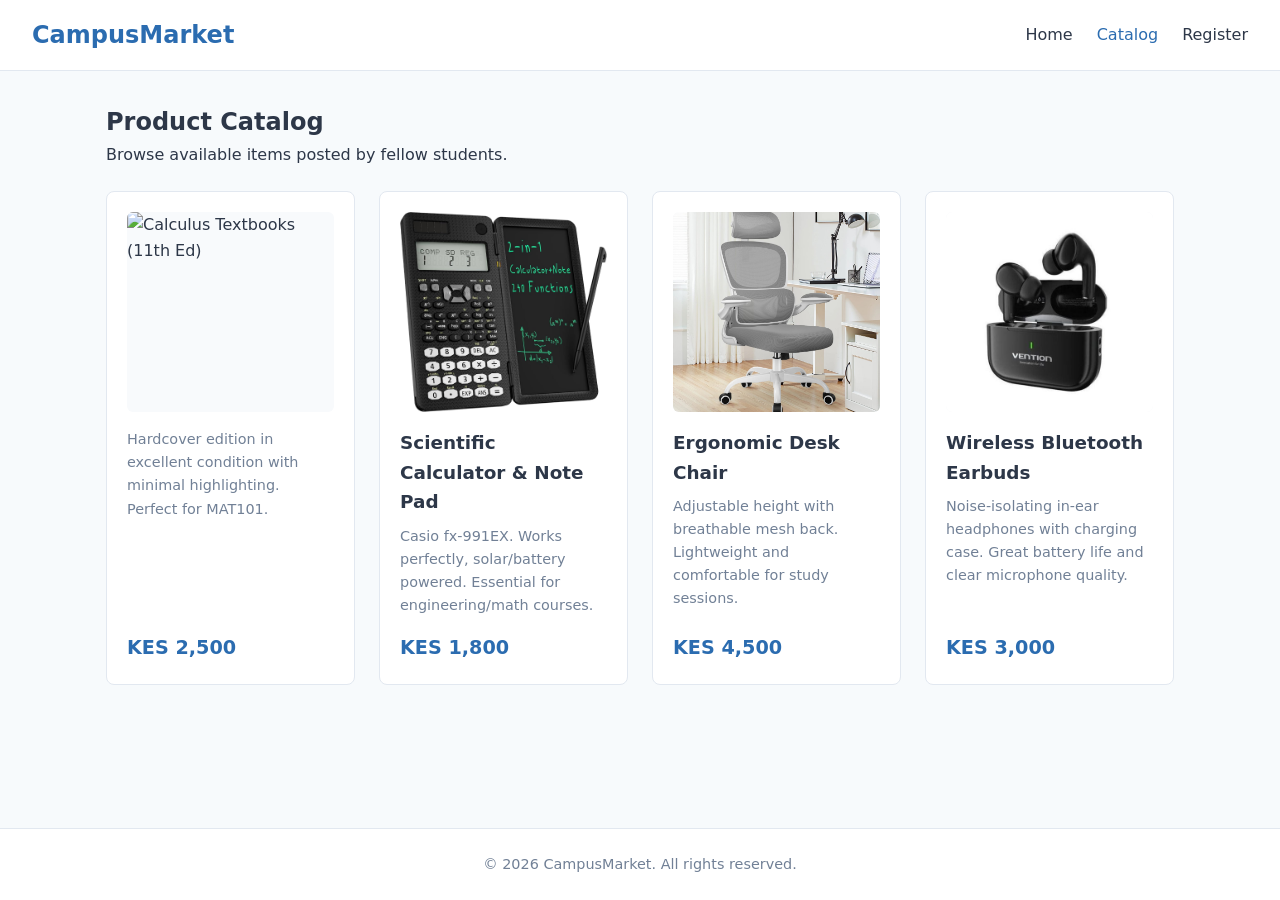
==== catalog.html @ c460dbb9 "Add CampusMarket project" ====
<!DOCTYPE html>
<html lang="en">
<head>
  <meta charset="UTF-8">
  <meta name="viewport" content="width=device-width, initial-scale=1.0">
  <title>CampusMarket | Product Catalog</title>
  <link rel="stylesheet" href="styles.css">
</head>
<body>

  <header>
    <a href="index.html" class="logo">CampusMarket</a>
    <nav>
      <ul>
        <li><a href="index.html">Home</a></li>
        <li><a href="catalog.html" class="active">Catalog</a></li>
        <li><a href="register.html">Register</a></li>
      </ul>
    </nav>
  </header>

  <main>
    <section class="catalog-header">
      <h1>Product Catalog</h1>
      <p>Browse available items posted by fellow students.</p>
    </section>

    <section class="product-grid">
      <!-- Item 1 -->
      <article class="product-card">
        <div class="product-image-wrapper">
            <img src="wimg2.jpeg" alt="Calculus Textbooks (11th Ed)">
        </div>
        <p class="product-description">Hardcover edition in excellent condition with minimal highlighting. Perfect for MAT101.</p>
        <div class="product-footer">
          <span class="product-price">KES 2,500</span>
        </div>
      </article>

      <!-- Item 2 -->
      <article class="product-card">
        <div class="product-image-wrapper">
           <img src="img1.jpeg" alt="Scientific Calculator">
        </div>
        <h2 class="product-title">Scientific Calculator & Note Pad</h2>
        <p class="product-description">Casio fx-991EX. Works perfectly, solar/battery powered. Essential for engineering/math courses.</p>
        <div class="product-footer">
          <span class="product-price">KES 1,800</span>
        </div>
      </article>

      <!-- Item 3 -->
      <article class="product-card">
        <div class="product-image-wrapper">
<img src="img4.jpeg" alt="Ergonomic Desk chair">
        </div>
        <h2 class="product-title">Ergonomic Desk Chair</h2>
        <p class="product-description">Adjustable height with breathable mesh back. Lightweight and comfortable for study sessions.</p>
        <div class="product-footer">
          <span class="product-price">KES 4,500</span>
        </div>
      </article>

      <!-- Item 4 -->
      <article class="product-card">
        <div class="product-image-wrapper">
<img src="img3.jpeg" alt="Wireless Bluetooth Earbuds">
        </div>
        <h2 class="product-title">Wireless Bluetooth Earbuds</h2>
        <p class="product-description">Noise-isolating in-ear headphones with charging case. Great battery life and clear microphone quality.</p>
        <div class="product-footer">
          <span class="product-price">KES 3,000</span>
        </div>
      </article>
    </section>
  </main>

  <footer>
    <p>&copy; 2026 CampusMarket. All rights reserved.</p>
  </footer>

</body>
</html>
---- styles.css ----
/* --- Global Styles & Variables --- */
:root {
  --primary-color: #2b6cb0;
  --primary-hover: #2c5282;
  --bg-color: #f7fafc;
  --card-bg: #ffffff;
  --text-color: #2d3748;
  --text-muted: #718096;
  --border-color: #e2e8f0;
  --font-family: system-ui, -apple-system, BlinkMacSystemFont, "Segoe UI", Roboto, sans-serif;
}

* {
  box-sizing: border-box;
  margin: 0;
  padding: 0;
}

body {
  font-family: var(--font-family);
  background-color: var(--bg-color);
  color: var(--text-color);
  line-height: 1.6;
  display: flex;
  flex-direction: column;
  min-height: 100vh;
}

/* --- Header & Navigation --- */
header {
  background-color: #ffffff;
  border-bottom: 1px solid var(--border-color);
  padding: 1rem 2rem;
  display: flex;
  justify-content: space-between;
  align-items: center;
}

.logo {
  font-size: 1.5rem;
  font-weight: bold;
  color: var(--primary-color);
  text-decoration: none;
}

nav ul {
  display: flex;
  list-style: none;
  gap: 1.5rem;
}

nav a {
  text-decoration: none;
  color: var(--text-color);
  font-weight: 500;
  transition: color 0.2s ease;
}

nav a:hover,
nav a.active {
  color: var(--primary-color);
}

/* --- Main Layout --- */
main {
  flex: 1;
  max-width: 1100px;
  width: 100%;
  margin: 2rem auto;
  padding: 0 1rem;
}

/* --- Catalog Grid --- */
.catalog-header {
  margin-bottom: 1.5rem;
}

.product-grid {
  display: grid;
  grid-template-columns: repeat(auto-fill, minmax(240px, 1fr));
  gap: 1.5rem;
}

.product-card {
  background-color: var(--card-bg);
  border: 1px solid var(--border-color);
  border-radius: 8px;
  padding: 1.25rem;
  display: flex;
  flex-direction: column;
  justify-content: space-between;
  transition: transform 0.3s ease, box-shadow 0.3s ease;
}

.product-card:hover {
  transform: translateY(-4px);
  box-shadow: 0 10px 15px -3px rgba(0, 0, 0, 0.1);
}

/* --- Image Container & Hover Bulge Effect --- */
.product-image-wrapper {
  width: 100%;
  height: 200px;
  overflow: hidden; /* Contains the image when it expands outward */
  border-radius: 6px;
  margin-bottom: 1rem;
  background-color: #f8fafc;
}

.product-image-wrapper img {
  width: 100%;
  height: 100%;
  object-fit: cover; /* Keeps image aspect ratio intact */
  transition: transform 0.4s cubic-bezier(0.25, 1, 0.5, 1); /* Smooth bulge effect */
}

/* Expands / Bulges the image on hover */
.product-card:hover .product-image-wrapper img {
  transform: scale(1.1); /* Adjust to 1.15 for an even larger bulge */
}

/* --- Product Text & Details --- */
.product-title {
  font-size: 1.15rem;
  font-weight: 600;
  margin-bottom: 0.5rem;
}

.product-description {
  color: var(--text-muted);
  font-size: 0.9rem;
  margin-bottom: 1rem;
  flex-grow: 1;
}

.product-footer {
  display: flex;
  justify-content: space-between;
  align-items: center;
  margin-top: auto;
}

.product-price {
  font-size: 1.2rem;
  font-weight: bold;
  color: var(--primary-color);
}

/* --- Footer --- */
footer {
  background-color: #ffffff;
  border-top: 1px solid var(--border-color);
  text-align: center;
  padding: 1.5rem;
  color: var(--text-muted);
  font-size: 0.9rem;
}
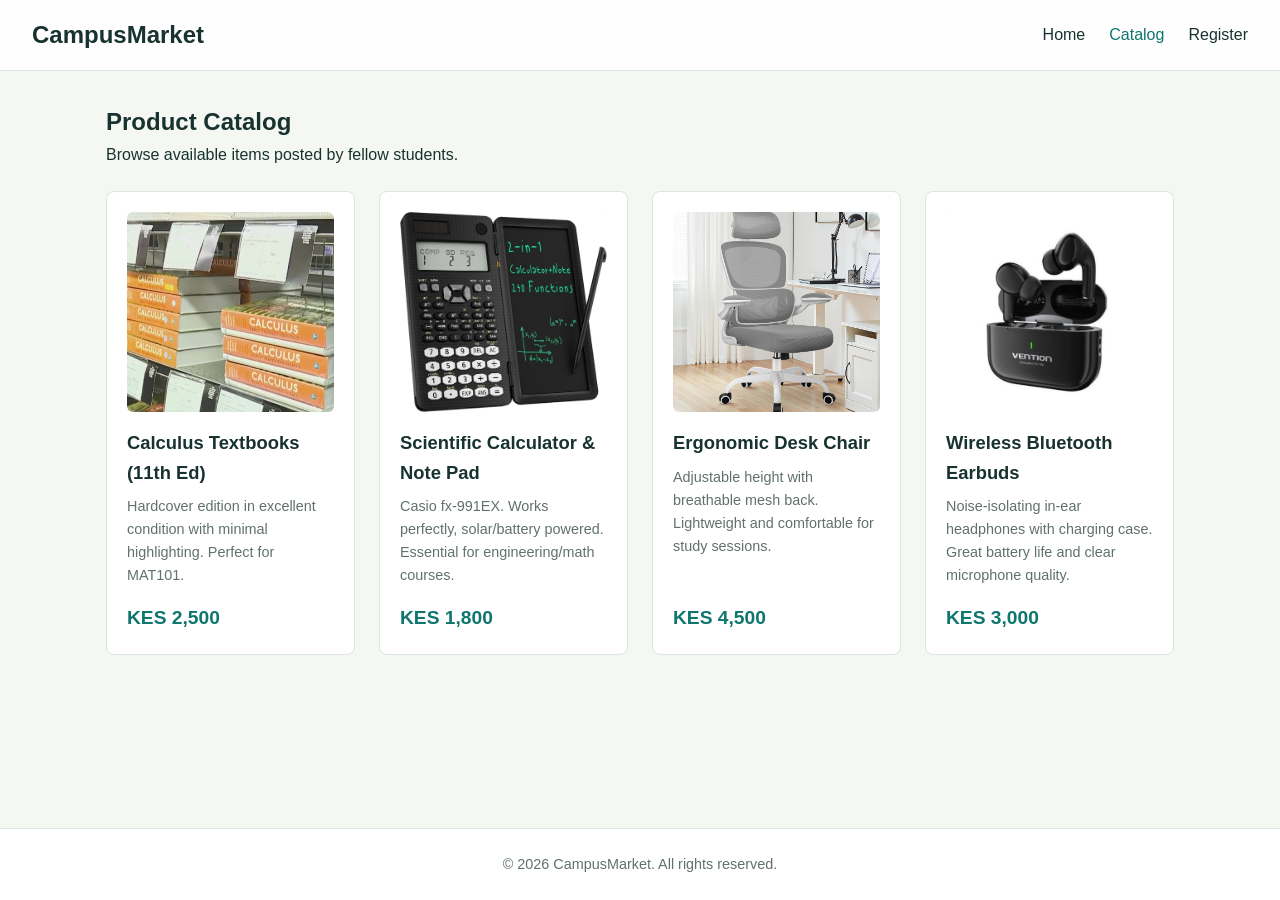
==== commit 3d583abd: "Polish homepage and fix product image" ====
--- a/catalog.html
+++ b/catalog.html
@@ -29,8 +29,9 @@
       <!-- Item 1 -->
       <article class="product-card">
         <div class="product-image-wrapper">
-            <img src="wimg2.jpeg" alt="Calculus Textbooks (11th Ed)">
+            <img src="img2.jpeg" alt="Calculus Textbooks (11th Ed)">
         </div>
+        <h2 class="product-title">Calculus Textbooks (11th Ed)</h2>
         <p class="product-description">Hardcover edition in excellent condition with minimal highlighting. Perfect for MAT101.</p>
         <div class="product-footer">
           <span class="product-price">KES 2,500</span>
--- a/styles.css
+++ b/styles.css
@@ -1,13 +1,13 @@
 /* --- Global Styles & Variables --- */
 :root {
-  --primary-color: #2b6cb0;
-  --primary-hover: #2c5282;
-  --bg-color: #f7fafc;
+  --primary-color: #0f766e;
+  --primary-hover: #115e59;
+  --bg-color: #f5f7f2;
   --card-bg: #ffffff;
-  --text-color: #2d3748;
-  --text-muted: #718096;
-  --border-color: #e2e8f0;
-  --font-family: system-ui, -apple-system, BlinkMacSystemFont, "Segoe UI", Roboto, sans-serif;
+  --text-color: #18332f;
+  --text-muted: #61716d;
+  --border-color: #dce6e0;
+  --font-family: "Trebuchet MS", "Segoe UI", sans-serif;
 }
 
 * {
@@ -28,18 +28,20 @@
 
 /* --- Header & Navigation --- */
 header {
-  background-color: #ffffff;
+  background-color: rgba(255, 255, 255, 0.92);
   border-bottom: 1px solid var(--border-color);
   padding: 1rem 2rem;
   display: flex;
   justify-content: space-between;
   align-items: center;
+  position: relative;
+  z-index: 2;
 }
 
 .logo {
   font-size: 1.5rem;
   font-weight: bold;
-  color: var(--primary-color);
+  color: var(--text-color);
   text-decoration: none;
 }
 
@@ -154,4 +156,237 @@
   padding: 1.5rem;
   color: var(--text-muted);
   font-size: 0.9rem;
+}
+
+@media (max-width: 760px) {
+  header {
+    padding: 1rem;
+  }
+
+  nav ul {
+    gap: 0.8rem;
+  }
+
+  nav a {
+    font-size: 0.85rem;
+  }
+
+  .hero {
+    grid-template-columns: 1fr;
+    gap: 2rem;
+    padding: 2.5rem 0 3.5rem;
+  }
+
+  .hero h1 {
+    font-size: 3rem;
+  }
+
+  .hero-image,
+  .hero-image img {
+    min-height: 330px;
+  }
+
+  .section-heading {
+    align-items: start;
+    flex-direction: column;
+    padding: 3rem 0 1.5rem;
+  }
+
+  .features {
+    grid-template-columns: 1fr;
+    margin: 0 0 1rem;
+  }
+}
+
+.home-main {
+  max-width: 1200px;
+}
+
+.hero {
+  min-height: 540px;
+  display: grid;
+  grid-template-columns: minmax(0, 1.05fr) minmax(320px, 0.95fr);
+  gap: 4rem;
+  align-items: center;
+  padding: 3.5rem 2rem 4.5rem;
+  border-bottom: 1px solid var(--border-color);
+}
+
+.eyebrow {
+  color: var(--primary-color);
+  font-size: 0.75rem;
+  font-weight: 700;
+  letter-spacing: 0.12em;
+  text-transform: uppercase;
+  margin-bottom: 1rem;
+}
+
+.hero h1 {
+  max-width: 650px;
+  color: var(--text-color);
+  font-size: clamp(2.7rem, 5vw, 5rem);
+  line-height: 1.02;
+  letter-spacing: -0.04em;
+  margin-bottom: 1.5rem;
+}
+
+.hero-text {
+  max-width: 500px;
+  color: var(--text-muted);
+  font-size: 1.15rem;
+  margin-bottom: 2rem;
+}
+
+.hero-actions {
+  display: flex;
+  align-items: center;
+  gap: 1.5rem;
+  flex-wrap: wrap;
+}
+
+.btn {
+  display: inline-block;
+  background-color: var(--primary-color);
+  border-radius: 4px;
+  color: #fff;
+  font-weight: 700;
+  padding: 0.85rem 1.25rem;
+  text-decoration: none;
+  transition: background-color 0.2s ease, transform 0.2s ease;
+}
+
+.btn:hover {
+  background-color: var(--primary-hover);
+  transform: translateY(-2px);
+}
+
+.text-link {
+  color: var(--text-color);
+  font-size: 0.95rem;
+  font-weight: 700;
+  text-decoration: none;
+}
+
+.text-link span {
+  color: var(--primary-color);
+  margin-left: 0.35rem;
+}
+
+.text-link:hover {
+  color: var(--primary-color);
+}
+
+.hero-proof {
+  display: flex;
+  flex-direction: column;
+  gap: 0.2rem;
+  border-left: 2px solid var(--primary-color);
+  color: var(--text-muted);
+  font-size: 0.85rem;
+  margin-top: 3rem;
+  padding-left: 0.85rem;
+}
+
+.hero-proof strong {
+  color: var(--text-color);
+}
+
+.hero-image {
+  position: relative;
+  min-height: 420px;
+  background-color: #dbe8df;
+  overflow: hidden;
+}
+
+.hero-image::before {
+  content: "";
+  position: absolute;
+  inset: 1.25rem;
+  border: 1px solid rgba(255, 255, 255, 0.65);
+  z-index: 1;
+  pointer-events: none;
+}
+
+.hero-image img {
+  width: 100%;
+  height: 100%;
+  min-height: 420px;
+  object-fit: cover;
+  display: block;
+  filter: saturate(0.88);
+}
+
+.image-note {
+  position: absolute;
+  left: 1.75rem;
+  bottom: 1.75rem;
+  display: flex;
+  align-items: center;
+  gap: 0.7rem;
+  background: rgba(255, 255, 255, 0.94);
+  color: var(--text-muted);
+  font-size: 0.75rem;
+  line-height: 1.35;
+  padding: 0.7rem 0.9rem;
+  z-index: 1;
+}
+
+.image-note strong {
+  color: var(--text-color);
+}
+
+.status-dot {
+  width: 8px;
+  height: 8px;
+  border-radius: 50%;
+  background: #d97706;
+}
+
+.section-heading {
+  display: flex;
+  justify-content: space-between;
+  align-items: end;
+  gap: 2rem;
+  padding: 4.5rem 2rem 1.5rem;
+}
+
+.section-heading h2 {
+  max-width: 550px;
+  font-size: clamp(1.7rem, 3vw, 2.6rem);
+  line-height: 1.1;
+}
+
+.features {
+  display: grid;
+  grid-template-columns: repeat(3, 1fr);
+  gap: 1px;
+  background: var(--border-color);
+  margin: 0 2rem 2rem;
+}
+
+.feature-card {
+  background-color: var(--card-bg);
+  padding: 2rem 1.5rem;
+}
+
+.feature-card.featured-feature {
+  background: #e6f0e8;
+}
+
+.feature-number {
+  color: var(--primary-color);
+  display: block;
+  font-size: 0.8rem;
+  font-weight: 700;
+  margin-bottom: 2.5rem;
+}
+
+.feature-card h3 {
+  font-size: 1.15rem;
+  margin-bottom: 0.6rem;
+}
+
+.feature-card p {
+  color: var(--text-muted);
+  font-size: 0.92rem;
 }
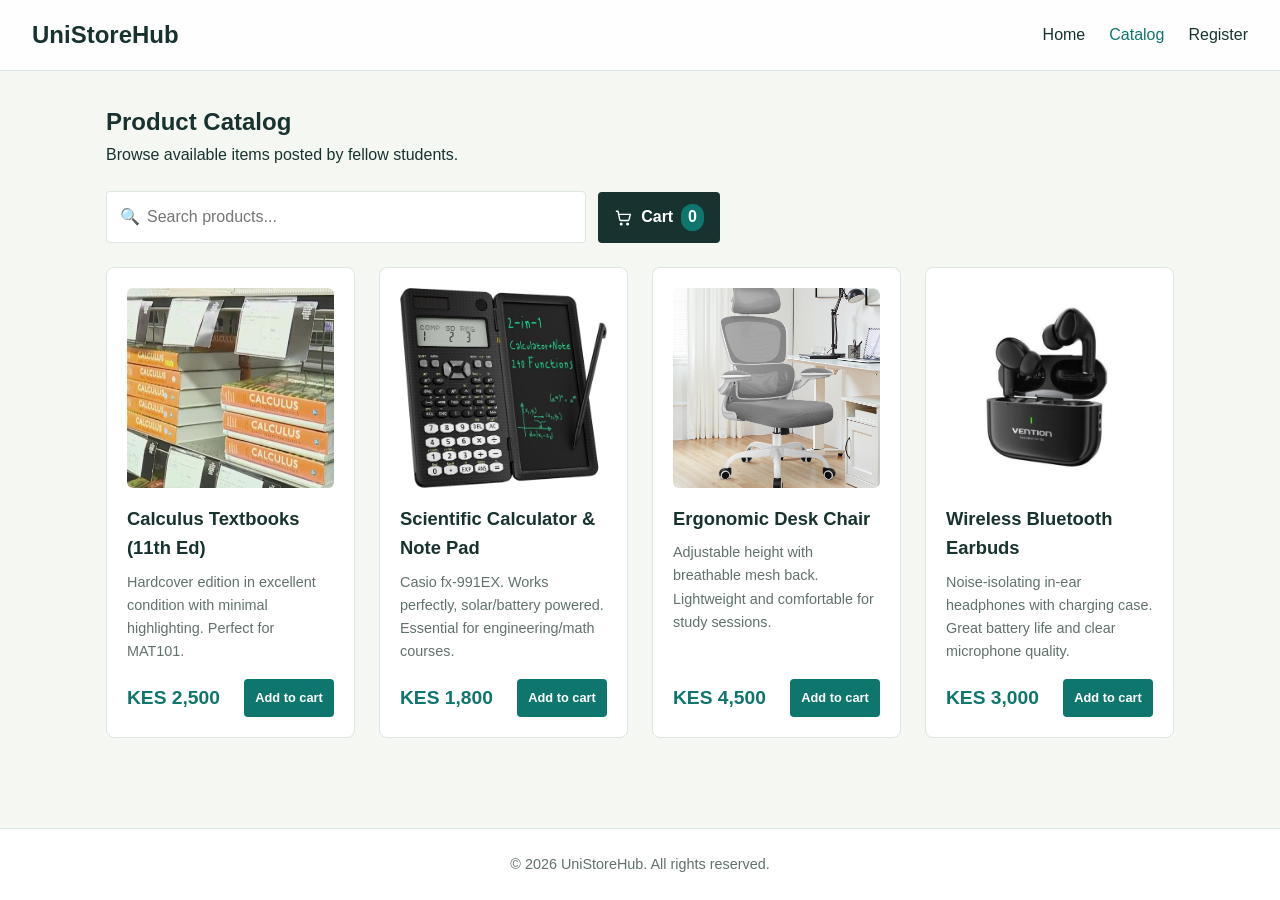
==== commit 5673bcd0: "Add site favicon" ====
--- a/catalog.html
+++ b/catalog.html
@@ -3,13 +3,14 @@
 <head>
   <meta charset="UTF-8">
   <meta name="viewport" content="width=device-width, initial-scale=1.0">
-  <title>CampusMarket | Product Catalog</title>
+  <title>UniStoreHub | Product Catalog</title>
   <link rel="stylesheet" href="styles.css">
+  <link rel="icon" type="image/png" href="favcon.png">
 </head>
 <body>
 
   <header>
-    <a href="index.html" class="logo">CampusMarket</a>
+    <a href="index.html" class="logo">UniStoreHub</a>
     <nav>
       <ul>
         <li><a href="index.html">Home</a></li>
@@ -23,11 +24,27 @@
     <section class="catalog-header">
       <h1>Product Catalog</h1>
       <p>Browse available items posted by fellow students.</p>
+      <div class="catalog-tools">
+        <label class="search-box">
+          <span class="search-icon" aria-hidden="true">&#128269;</span>
+          <span class="visually-hidden">Search products</span>
+          <input type="search" id="product-search" placeholder="Search products..." autocomplete="off">
+        </label>
+        <button class="cart-button" type="button" aria-label="Shopping cart, 0 items">
+          <span class="cart-icon" aria-hidden="true">
+            <svg viewBox="0 0 24 24" focusable="false">
+              <path d="M3 4h2l2.1 10.1a2 2 0 0 0 2 1.6h7.8a2 2 0 0 0 1.9-1.4L20.5 8H6.1M10 20a1 1 0 1 1-2 0 1 1 0 0 1 2 0Zm8 0a1 1 0 1 1-2 0 1 1 0 0 1 2 0Z" />
+            </svg>
+          </span>
+          <span>Cart</span>
+          <span class="cart-count" aria-live="polite">0</span>
+        </button>
+      </div>
     </section>
 
     <section class="product-grid">
       <!-- Item 1 -->
-      <article class="product-card">
+      <article class="product-card" data-product="Calculus Textbooks (11th Ed) Hardcover edition in excellent condition with minimal highlighting. Perfect for MAT101.">
         <div class="product-image-wrapper">
             <img src="img2.jpeg" alt="Calculus Textbooks (11th Ed)">
         </div>
@@ -35,11 +52,12 @@
         <p class="product-description">Hardcover edition in excellent condition with minimal highlighting. Perfect for MAT101.</p>
         <div class="product-footer">
           <span class="product-price">KES 2,500</span>
+          <button class="add-to-cart" type="button">Add to cart</button>
         </div>
       </article>
 
       <!-- Item 2 -->
-      <article class="product-card">
+      <article class="product-card" data-product="Scientific Calculator & Note Pad Casio fx-991EX. Works perfectly, solar/battery powered. Essential for engineering/math courses.">
         <div class="product-image-wrapper">
            <img src="img1.jpeg" alt="Scientific Calculator">
         </div>
@@ -47,11 +65,12 @@
         <p class="product-description">Casio fx-991EX. Works perfectly, solar/battery powered. Essential for engineering/math courses.</p>
         <div class="product-footer">
           <span class="product-price">KES 1,800</span>
+          <button class="add-to-cart" type="button">Add to cart</button>
         </div>
       </article>
 
       <!-- Item 3 -->
-      <article class="product-card">
+      <article class="product-card" data-product="Ergonomic Desk Chair Adjustable height with breathable mesh back. Lightweight and comfortable for study sessions.">
         <div class="product-image-wrapper">
 <img src="img4.jpeg" alt="Ergonomic Desk chair">
         </div>
@@ -59,11 +78,12 @@
         <p class="product-description">Adjustable height with breathable mesh back. Lightweight and comfortable for study sessions.</p>
         <div class="product-footer">
           <span class="product-price">KES 4,500</span>
+          <button class="add-to-cart" type="button">Add to cart</button>
         </div>
       </article>
 
       <!-- Item 4 -->
-      <article class="product-card">
+      <article class="product-card" data-product="Wireless Bluetooth Earbuds Noise-isolating in-ear headphones with charging case. Great battery life and clear microphone quality.">
         <div class="product-image-wrapper">
 <img src="img3.jpeg" alt="Wireless Bluetooth Earbuds">
         </div>
@@ -71,14 +91,52 @@
         <p class="product-description">Noise-isolating in-ear headphones with charging case. Great battery life and clear microphone quality.</p>
         <div class="product-footer">
           <span class="product-price">KES 3,000</span>
+          <button class="add-to-cart" type="button">Add to cart</button>
         </div>
       </article>
     </section>
+
+    <div class="no-results" role="status" hidden>
+      <span class="no-results-icon" aria-hidden="true">&#128269;</span>
+      <p>itemnot available</p>
+    </div>
   </main>
 
   <footer>
-    <p>&copy; 2026 CampusMarket. All rights reserved.</p>
+    <p>&copy; 2026 UniStoreHub. All rights reserved.</p>
   </footer>
+
+  <script>
+    const searchInput = document.querySelector("#product-search");
+    const productCards = [...document.querySelectorAll(".product-card")];
+    const noResults = document.querySelector(".no-results");
+    const cartButton = document.querySelector(".cart-button");
+    const cartCount = document.querySelector(".cart-count");
+    let cartTotal = 0;
+
+    searchInput.addEventListener("input", (event) => {
+      const query = event.target.value.trim().toLowerCase();
+      let visibleProducts = 0;
+
+      productCards.forEach((card) => {
+        const matches = card.dataset.product.toLowerCase().includes(query);
+        card.hidden = !matches;
+        visibleProducts += matches ? 1 : 0;
+      });
+
+      noResults.hidden = visibleProducts > 0;
+    });
+
+    document.querySelectorAll(".add-to-cart").forEach((button) => {
+      button.addEventListener("click", () => {
+        cartTotal += 1;
+        cartCount.textContent = cartTotal;
+        cartButton.setAttribute("aria-label", `Shopping cart, ${cartTotal} items`);
+        button.textContent = "Added to cart";
+        button.classList.add("added");
+      });
+    });
+  </script>
 
 </body>
 </html>
--- a/styles.css
+++ b/styles.css
@@ -77,6 +77,85 @@
   margin-bottom: 1.5rem;
 }
 
+.catalog-tools {
+  display: flex;
+  align-items: center;
+  gap: 0.75rem;
+  margin-top: 1.5rem;
+}
+
+.search-box {
+  position: relative;
+  flex: 1;
+  max-width: 480px;
+}
+
+.search-box input {
+  width: 100%;
+  border: 1px solid var(--border-color);
+  border-radius: 4px;
+  color: var(--text-color);
+  font: inherit;
+  padding: 0.75rem 1rem 0.75rem 2.5rem;
+}
+
+.search-box input:focus {
+  border-color: var(--primary-color);
+  outline: 2px solid rgba(15, 118, 110, 0.18);
+}
+
+.search-icon {
+  position: absolute;
+  left: 0.85rem;
+  top: 50%;
+  transform: translateY(-50%);
+  font-size: 1rem;
+}
+
+.cart-button,
+.add-to-cart {
+  border: 0;
+  border-radius: 4px;
+  cursor: pointer;
+  font: inherit;
+  font-weight: 700;
+  transition: background-color 0.2s ease, transform 0.2s ease;
+}
+
+.cart-button {
+  display: inline-flex;
+  align-items: center;
+  gap: 0.5rem;
+  background-color: var(--text-color);
+  color: #fff;
+  padding: 0.75rem 1rem;
+}
+
+.cart-button:hover,
+.add-to-cart:hover {
+  background-color: var(--primary-hover);
+  transform: translateY(-1px);
+}
+
+.cart-icon svg {
+  display: block;
+  fill: none;
+  height: 1.2rem;
+  stroke: currentColor;
+  stroke-linecap: round;
+  stroke-linejoin: round;
+  stroke-width: 1.8;
+  width: 1.2rem;
+}
+
+.cart-count {
+  background-color: var(--primary-color);
+  border-radius: 999px;
+  min-width: 1.4rem;
+  padding: 0.05rem 0.35rem;
+  text-align: center;
+}
+
 .product-grid {
   display: grid;
   grid-template-columns: repeat(auto-fill, minmax(240px, 1fr));
@@ -148,6 +227,61 @@
   color: var(--primary-color);
 }
 
+.add-to-cart {
+  background-color: var(--primary-color);
+  color: #fff;
+  font-size: 0.8rem;
+  padding: 0.55rem 0.7rem;
+}
+
+.add-to-cart.added {
+  background-color: var(--text-color);
+}
+
+.product-card[hidden] {
+  display: none;
+}
+
+.no-results {
+  align-items: center;
+  background-color: #eaf3f0;
+  border: 1px solid var(--border-color);
+  border-radius: 8px;
+  color: var(--text-muted);
+  flex-direction: column;
+  font-size: 1.05rem;
+  gap: 0.65rem;
+  justify-content: center;
+  min-height: 220px;
+  padding: 2rem 0;
+  text-align: center;
+}
+
+.no-results:not([hidden]) {
+  display: flex;
+}
+
+.no-results-icon {
+  align-items: center;
+  background-color: rgba(15, 118, 110, 0.12);
+  border-radius: 50%;
+  display: flex;
+  font-size: 2.25rem;
+  height: 5rem;
+  justify-content: center;
+  width: 5rem;
+}
+
+.visually-hidden {
+  clip: rect(0 0 0 0);
+  clip-path: inset(50%);
+  height: 1px;
+  overflow: hidden;
+  position: absolute;
+  white-space: nowrap;
+  width: 1px;
+}
+
 /* --- Footer --- */
 footer {
   background-color: #ffffff;
@@ -169,6 +303,19 @@
 
   nav a {
     font-size: 0.85rem;
+  }
+
+  .catalog-tools {
+    align-items: stretch;
+    flex-direction: column;
+  }
+
+  .search-box {
+    max-width: none;
+  }
+
+  .cart-button {
+    justify-content: center;
   }
 
   .hero {
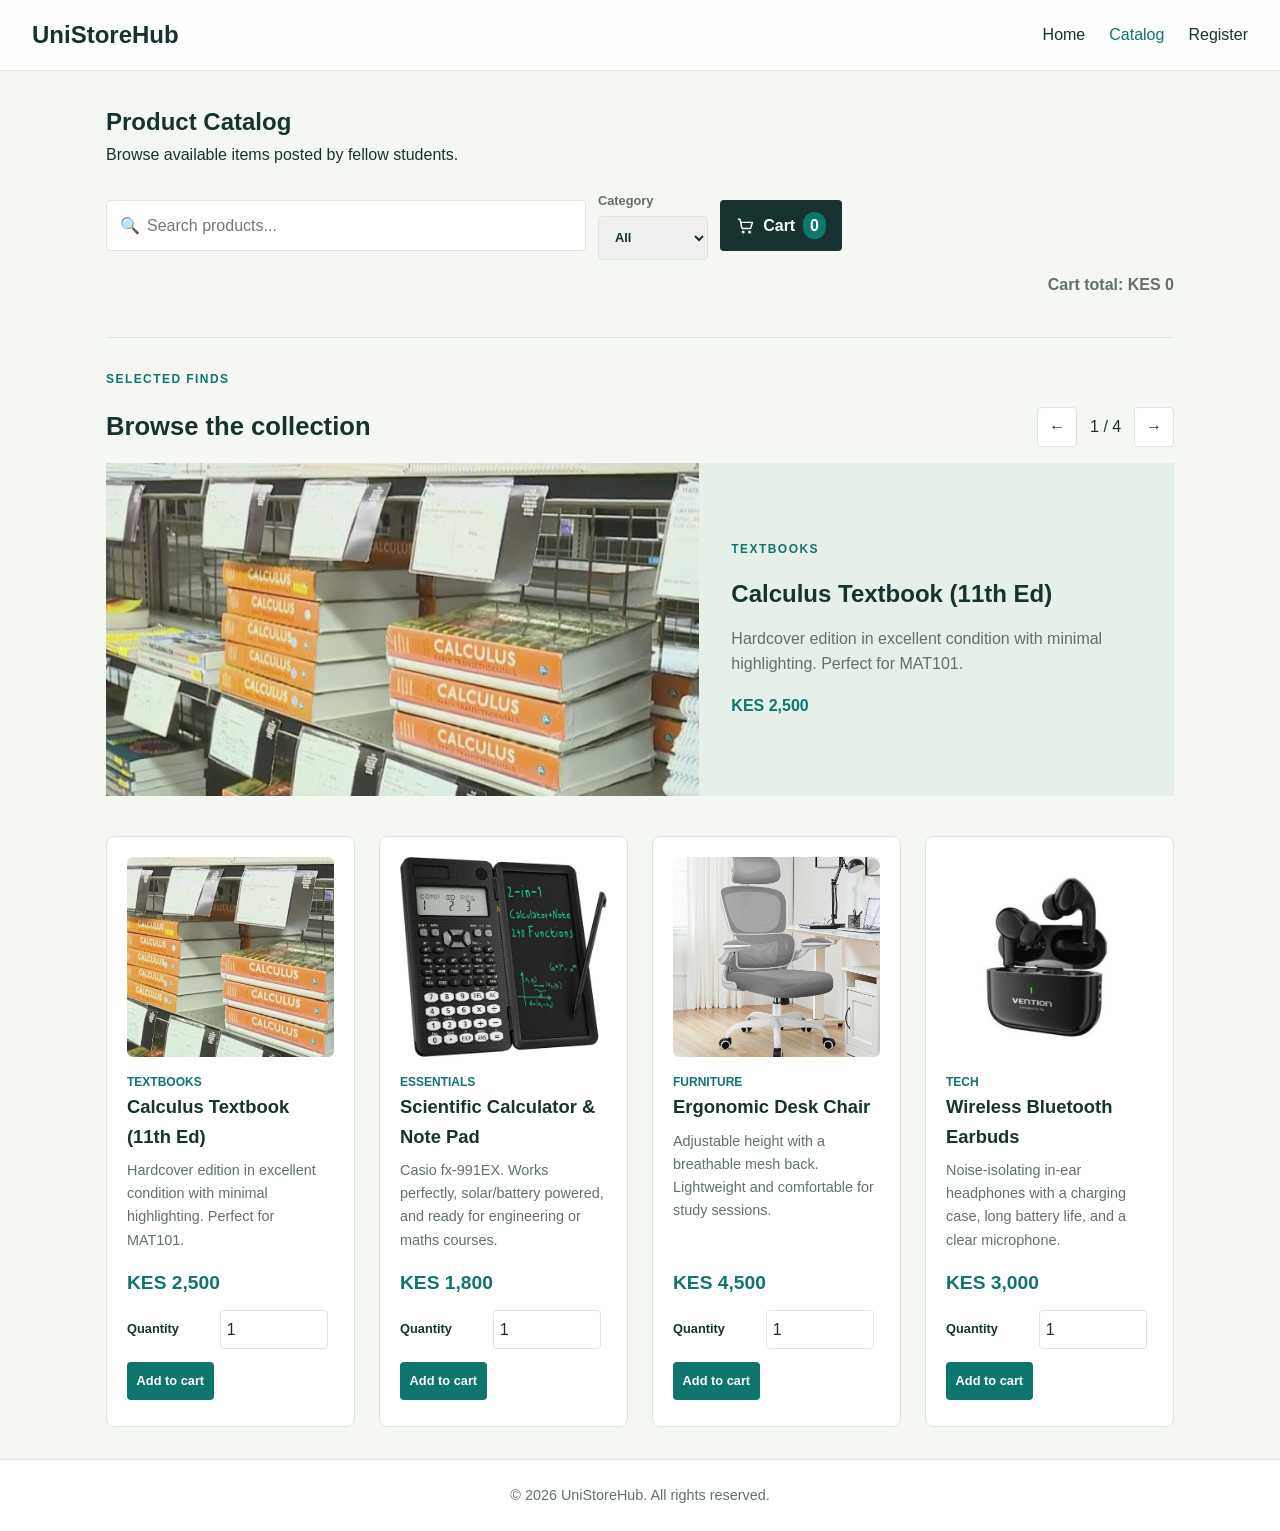
==== commit 8a91df50: "Add validated catalog filters and registration" ====
--- a/catalog.html
+++ b/catalog.html
@@ -6,6 +6,7 @@
   <title>UniStoreHub | Product Catalog</title>
   <link rel="stylesheet" href="styles.css">
   <link rel="icon" type="image/png" href="favcon.png">
+  <script src="app.js" defer></script>
 </head>
 <body>
 
@@ -30,6 +31,16 @@
           <span class="visually-hidden">Search products</span>
           <input type="search" id="product-search" placeholder="Search products..." autocomplete="off">
         </label>
+        <label class="filter-box" for="category-filter">
+          <span>Category</span>
+          <select id="category-filter">
+            <option value="All">All</option>
+            <option value="Textbooks">Textbooks</option>
+            <option value="Tech">Tech</option>
+            <option value="Furniture">Furniture</option>
+            <option value="Essentials">Essentials</option>
+          </select>
+        </label>
         <button class="cart-button" type="button" aria-label="Shopping cart, 0 items">
           <span class="cart-icon" aria-hidden="true">
             <svg viewBox="0 0 24 24" focusable="false">
@@ -40,65 +51,28 @@
           <span class="cart-count" aria-live="polite">0</span>
         </button>
       </div>
+      <p class="cart-total" aria-live="polite">Cart total: KES <span id="cart-total">0</span></p>
     </section>
 
-    <section class="product-grid">
-      <!-- Item 1 -->
-      <article class="product-card" data-product="Calculus Textbooks (11th Ed) Hardcover edition in excellent condition with minimal highlighting. Perfect for MAT101.">
-        <div class="product-image-wrapper">
-            <img src="img2.jpeg" alt="Calculus Textbooks (11th Ed)">
+    <section class="gallery-section" aria-label="Product slideshow">
+      <div class="gallery-heading">
+        <div>
+          <p class="eyebrow">Selected finds</p>
+          <h2>Browse the collection</h2>
         </div>
-        <h2 class="product-title">Calculus Textbooks (11th Ed)</h2>
-        <p class="product-description">Hardcover edition in excellent condition with minimal highlighting. Perfect for MAT101.</p>
-        <div class="product-footer">
-          <span class="product-price">KES 2,500</span>
-          <button class="add-to-cart" type="button">Add to cart</button>
+        <div class="gallery-controls">
+          <button class="gallery-control" id="previous-slide" type="button" aria-label="Previous product">&#8592;</button>
+          <span id="slide-count" aria-live="polite">0 / 0</span>
+          <button class="gallery-control" id="next-slide" type="button" aria-label="Next product">&#8594;</button>
         </div>
-      </article>
-
-      <!-- Item 2 -->
-      <article class="product-card" data-product="Scientific Calculator & Note Pad Casio fx-991EX. Works perfectly, solar/battery powered. Essential for engineering/math courses.">
-        <div class="product-image-wrapper">
-           <img src="img1.jpeg" alt="Scientific Calculator">
-        </div>
-        <h2 class="product-title">Scientific Calculator & Note Pad</h2>
-        <p class="product-description">Casio fx-991EX. Works perfectly, solar/battery powered. Essential for engineering/math courses.</p>
-        <div class="product-footer">
-          <span class="product-price">KES 1,800</span>
-          <button class="add-to-cart" type="button">Add to cart</button>
-        </div>
-      </article>
-
-      <!-- Item 3 -->
-      <article class="product-card" data-product="Ergonomic Desk Chair Adjustable height with breathable mesh back. Lightweight and comfortable for study sessions.">
-        <div class="product-image-wrapper">
-<img src="img4.jpeg" alt="Ergonomic Desk chair">
-        </div>
-        <h2 class="product-title">Ergonomic Desk Chair</h2>
-        <p class="product-description">Adjustable height with breathable mesh back. Lightweight and comfortable for study sessions.</p>
-        <div class="product-footer">
-          <span class="product-price">KES 4,500</span>
-          <button class="add-to-cart" type="button">Add to cart</button>
-        </div>
-      </article>
-
-      <!-- Item 4 -->
-      <article class="product-card" data-product="Wireless Bluetooth Earbuds Noise-isolating in-ear headphones with charging case. Great battery life and clear microphone quality.">
-        <div class="product-image-wrapper">
-<img src="img3.jpeg" alt="Wireless Bluetooth Earbuds">
-        </div>
-        <h2 class="product-title">Wireless Bluetooth Earbuds</h2>
-        <p class="product-description">Noise-isolating in-ear headphones with charging case. Great battery life and clear microphone quality.</p>
-        <div class="product-footer">
-          <span class="product-price">KES 3,000</span>
-          <button class="add-to-cart" type="button">Add to cart</button>
-        </div>
-      </article>
+      </div>
+      <div id="product-gallery" class="product-gallery" aria-live="polite"></div>
+      <p class="gallery-empty" id="gallery-empty" hidden>No products match this search and category. Try another filter.</p>
     </section>
 
-    <div class="no-results" role="status" hidden>
-      <span class="no-results-icon" aria-hidden="true">&#128269;</span>
-      <p>itemnot available</p>
+    <section class="product-grid" id="product-grid" aria-label="Products"></section>
+    <div class="no-results" id="no-results" role="status" aria-live="polite" hidden>
+      <p>No products match this search and category. Try another filter.</p>
     </div>
   </main>
 
@@ -106,37 +80,5 @@
     <p>&copy; 2026 UniStoreHub. All rights reserved.</p>
   </footer>
 
-  <script>
-    const searchInput = document.querySelector("#product-search");
-    const productCards = [...document.querySelectorAll(".product-card")];
-    const noResults = document.querySelector(".no-results");
-    const cartButton = document.querySelector(".cart-button");
-    const cartCount = document.querySelector(".cart-count");
-    let cartTotal = 0;
-
-    searchInput.addEventListener("input", (event) => {
-      const query = event.target.value.trim().toLowerCase();
-      let visibleProducts = 0;
-
-      productCards.forEach((card) => {
-        const matches = card.dataset.product.toLowerCase().includes(query);
-        card.hidden = !matches;
-        visibleProducts += matches ? 1 : 0;
-      });
-
-      noResults.hidden = visibleProducts > 0;
-    });
-
-    document.querySelectorAll(".add-to-cart").forEach((button) => {
-      button.addEventListener("click", () => {
-        cartTotal += 1;
-        cartCount.textContent = cartTotal;
-        cartButton.setAttribute("aria-label", `Shopping cart, ${cartTotal} items`);
-        button.textContent = "Added to cart";
-        button.classList.add("added");
-      });
-    });
-  </script>
-
 </body>
 </html>
--- a/styles.css
+++ b/styles.css
@@ -536,4 +536,277 @@
 .feature-card p {
   color: var(--text-muted);
   font-size: 0.92rem;
+}
+
+/* Catalog filters and slideshow */
+.filter-box {
+  display: grid;
+  gap: 0.25rem;
+  color: var(--text-muted);
+  font-size: 0.8rem;
+  font-weight: 700;
+}
+
+.filter-box select,
+.quantity-input,
+.register-form input {
+  border: 1px solid var(--border-color);
+  border-radius: 4px;
+  color: var(--text-color);
+  font: inherit;
+  min-height: 44px;
+  padding: 0.6rem 0.75rem;
+}
+
+.cart-total {
+  color: var(--text-muted);
+  font-weight: 700;
+  margin-top: 0.75rem;
+  text-align: right;
+}
+
+.gallery-section {
+  border-top: 1px solid var(--border-color);
+  margin: 2.5rem 0;
+  padding-top: 2rem;
+}
+
+.gallery-heading {
+  align-items: end;
+  display: flex;
+  justify-content: space-between;
+  margin-bottom: 1rem;
+}
+
+.gallery-heading h2 {
+  font-size: 1.6rem;
+}
+
+.gallery-controls {
+  align-items: center;
+  display: flex;
+  gap: 0.8rem;
+}
+
+.gallery-control {
+  background: #fff;
+  border: 1px solid var(--border-color);
+  border-radius: 4px;
+  color: var(--text-color);
+  cursor: pointer;
+  font: inherit;
+  height: 2.5rem;
+  width: 2.5rem;
+}
+
+.gallery-control:disabled {
+  cursor: not-allowed;
+  opacity: 0.45;
+}
+
+.product-gallery {
+  background: #e6f0e8;
+}
+
+.gallery-slide {
+  display: grid;
+  grid-template-columns: minmax(0, 1fr) minmax(240px, 0.8fr);
+  min-height: 300px;
+}
+
+.gallery-slide img {
+  display: block;
+  height: 100%;
+  max-height: 390px;
+  min-height: 300px;
+  object-fit: cover;
+  width: 100%;
+}
+
+.gallery-slide-copy {
+  align-self: center;
+  padding: 2rem;
+}
+
+.gallery-slide-copy h3 {
+  font-size: 1.5rem;
+  margin-bottom: 0.75rem;
+}
+
+.gallery-slide-copy > p:not(.eyebrow) {
+  color: var(--text-muted);
+  margin-bottom: 1rem;
+}
+
+.gallery-slide-copy strong {
+  color: var(--primary-color);
+}
+
+.gallery-empty {
+  background: #eaf3f0;
+  color: var(--text-muted);
+  padding: 2rem;
+}
+
+.product-category {
+  color: var(--primary-color);
+  font-size: 0.75rem;
+  font-weight: 700;
+  text-transform: uppercase;
+}
+
+.product-footer {
+  align-items: start;
+  display: grid;
+  gap: 0.75rem;
+  grid-template-columns: 1fr;
+}
+
+.cart-line {
+  align-items: center;
+  display: grid;
+  gap: 0.4rem;
+  grid-template-columns: auto minmax(50px, 1fr) auto;
+}
+
+.cart-line label {
+  font-size: 0.8rem;
+  font-weight: 700;
+}
+
+.quantity-input {
+  min-height: 38px;
+  padding: 0.35rem;
+  width: 100%;
+}
+
+.add-to-cart {
+  min-height: 38px;
+  padding: 0.45rem 0.6rem;
+}
+
+.field-error,
+.success-message {
+  grid-column: 1 / -1;
+  max-height: 0;
+  opacity: 0;
+  overflow: hidden;
+  transform: translateY(-4px);
+  transition: max-height 240ms ease, opacity 240ms ease, transform 240ms ease;
+}
+
+.field-error {
+  color: #a32929;
+  font-size: 0.82rem;
+}
+
+.field-error.is-visible {
+  max-height: 4rem;
+  opacity: 1;
+  transform: translateY(0);
+}
+
+[aria-invalid="true"] {
+  border-color: #a32929 !important;
+}
+
+.success-message,
+.success-banner {
+  color: #176347;
+  font-size: 0.88rem;
+  font-weight: 700;
+}
+
+.success-message.is-visible,
+.success-banner.is-visible {
+  max-height: 5rem;
+  opacity: 1;
+  transform: translateY(0);
+}
+
+.register-main {
+  max-width: 720px;
+}
+
+.register-intro {
+  margin-bottom: 2rem;
+}
+
+.register-intro h1 {
+  font-size: 2.25rem;
+  line-height: 1.15;
+  margin-bottom: 0.6rem;
+}
+
+.register-intro > p:last-child {
+  color: var(--text-muted);
+}
+
+.register-form {
+  background: #fff;
+  border: 1px solid var(--border-color);
+  border-radius: 6px;
+  display: grid;
+  gap: 1.2rem;
+  padding: 1.5rem;
+}
+
+.form-field {
+  display: grid;
+  gap: 0.4rem;
+}
+
+.form-field label {
+  font-weight: 700;
+}
+
+.register-form input:focus,
+.quantity-input:focus,
+.filter-box select:focus {
+  border-color: var(--primary-color);
+  outline: 2px solid rgba(15, 118, 110, 0.18);
+}
+
+.register-form .btn {
+  border: 0;
+  cursor: pointer;
+  font: inherit;
+  justify-self: start;
+}
+
+.success-banner {
+  border-left: 3px solid #176347;
+  max-height: 0;
+  opacity: 0;
+  overflow: hidden;
+  padding-left: 0.75rem;
+  transform: translateY(-4px);
+  transition: max-height 280ms ease, opacity 280ms ease, transform 280ms ease;
+}
+
+@media (max-width: 760px) {
+  .gallery-slide {
+    grid-template-columns: 1fr;
+  }
+
+  .gallery-slide img {
+    max-height: 300px;
+  }
+
+  .gallery-slide-copy {
+    padding: 1.25rem;
+  }
+
+  .gallery-heading {
+    align-items: start;
+    gap: 1rem;
+  }
+
+  .filter-box select {
+    width: 100%;
+  }
+
+  .cart-total {
+    text-align: left;
+  }
 }
